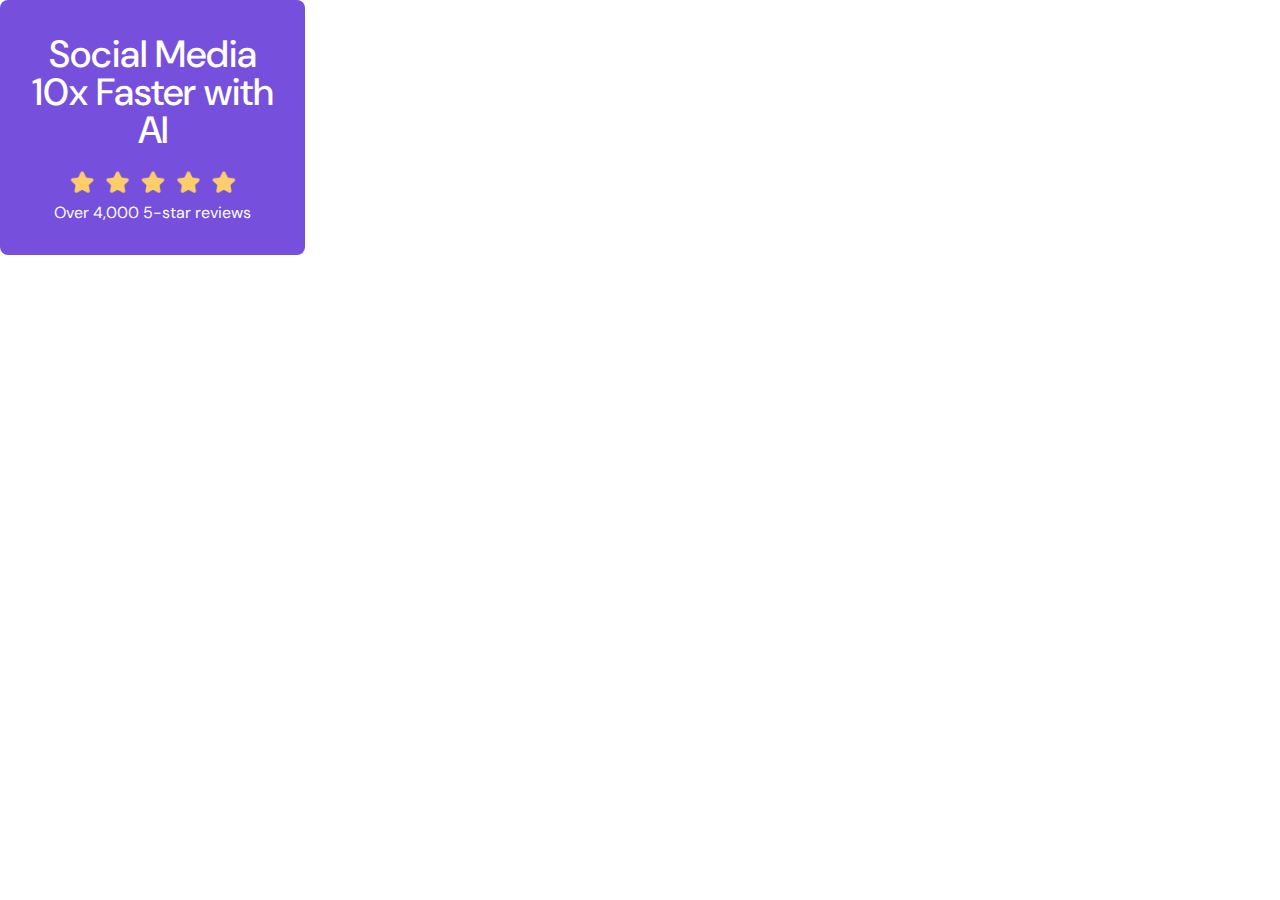
==== GRID-MAIN Desafio/index.html @ 1be69210 "adicionado" ====
<!DOCTYPE html>
<html lang="en">
<head>
  <meta charset="UTF-8">
  <meta name="viewport" content="width=device-width, initial-scale=1.0">

  <link rel="icon" type="image/png" sizes="32x32" href="./assets/images/favicon-32x32.png">
  <link rel="stylesheet" href="css/reset.css">
  <link rel="stylesheet" href="css/variables.css">
  <link rel="stylesheet" href="css/responsivo.css">
  <link rel="stylesheet" href="css/style.css">

  <link rel="preconnect" href="https://fonts.googleapis.com">
  <link rel="preconnect" href="https://fonts.gstatic.com" crossorigin>
  <link href="https://fonts.googleapis.com/css2?family=DM+Sans:wght@400;500&display=swap" rel="stylesheet">


  
  <title>Frontend Mentor | Bento grid</title>
</head>
<body>
  <main>
    <div class="container">
      <div class="item destaque-principal">
        <h1>Social Media 10x Faster with AI</h1>
        <div class="stars"><img src="assets/images/illustration-five-stars.webp" alt="5 stars">
        <p>Over 4,000 5-star reviews</p>
        </div>
        
      </div>
    </div>
  </main>
</body>
</html>
---- GRID-MAIN Desafio/css/variables.css ----
:root {
  --primary-light: hsl(254, 88%, 90%);
  --primary-dark: hsl(256, 67%, 59%);

  --secondary-light: hsl(31, 66%, 93%);
  --secondary-dark: hsl(39, 100%, 71%);

  --neutral-light: hsl(0, 0%, 100%);
  --neutral-dark: hsl(0, 0%, 7%);
}
---- GRID-MAIN Desafio/css/style.css ----
html {
    font-family: DM Sans, sans-serif;
    font-size: 62.5%;
}

.item {
    border-radius: 8px;
}

.destaque-principal {
   background-color: var(--primary-dark);
   color: var(--neutral-light);
   width: 305px;
   height: 255px;

   text-align: center;
   padding: 0px 30px;
}

.destaque-principal h1{
    font-size: 3.8em;
    padding-top: 35px;
    font-weight: 500;
    line-height: 38px; 
}

.destaque-principal .stars {
    display: flex;
    flex-direction: column;
    align-items: center;

    padding-top: 20px;
}

.destaque-principal img {
    width: 170px;
}

.destaque-principal p {
    font-size: 1.6em;
    padding-top: 5px;
}
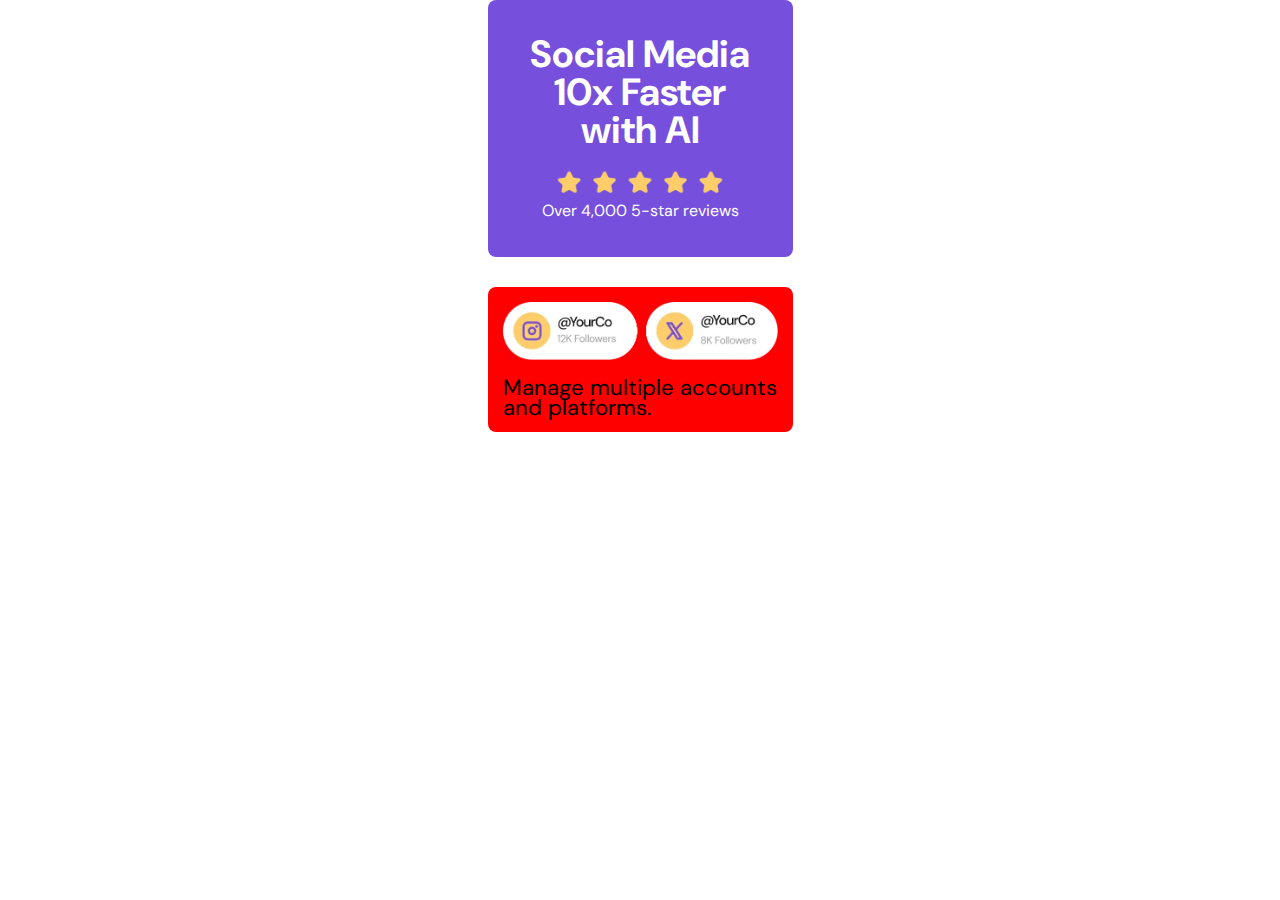
==== commit 5248d55e: "modificado" ====
--- a/GRID-MAIN Desafio/index.html
+++ b/GRID-MAIN Desafio/index.html
@@ -1,34 +1,50 @@
 <!DOCTYPE html>
 <html lang="en">
-<head>
-  <meta charset="UTF-8">
-  <meta name="viewport" content="width=device-width, initial-scale=1.0">
+  <head>
+    <meta charset="UTF-8" />
+    <meta name="viewport" content="width=device-width, initial-scale=1.0" />
 
-  <link rel="icon" type="image/png" sizes="32x32" href="./assets/images/favicon-32x32.png">
-  <link rel="stylesheet" href="css/reset.css">
-  <link rel="stylesheet" href="css/variables.css">
-  <link rel="stylesheet" href="css/responsivo.css">
-  <link rel="stylesheet" href="css/style.css">
+    <link
+      rel="icon"
+      type="image/png"
+      sizes="32x32"
+      href="./assets/images/favicon-32x32.png"
+    />
+    <link rel="stylesheet" href="css/reset.css" />
+    <link rel="stylesheet" href="css/variables.css" />
+    <link rel="stylesheet" href="css/responsivo.css" />
+    <link rel="stylesheet" href="css/style.css" />
 
-  <link rel="preconnect" href="https://fonts.googleapis.com">
-  <link rel="preconnect" href="https://fonts.gstatic.com" crossorigin>
-  <link href="https://fonts.googleapis.com/css2?family=DM+Sans:wght@400;500&display=swap" rel="stylesheet">
+    <link rel="preconnect" href="https://fonts.googleapis.com" />
+    <link rel="preconnect" href="https://fonts.gstatic.com" crossorigin />
+    <link
+      href="https://fonts.googleapis.com/css2?family=DM+Sans:wght@400;500&display=swap"
+      rel="stylesheet"
+    />
 
+    <title>Frontend Mentor | Bento grid</title>
+  </head>
+  <body>
+    <main>
+      <div class="container">
+        <div class="item destaque-principal">
+          <h1>Social Media 10x Faster with AI</h1>
 
-  
-  <title>Frontend Mentor | Bento grid</title>
-</head>
-<body>
-  <main>
-    <div class="container">
-      <div class="item destaque-principal">
-        <h1>Social Media 10x Faster with AI</h1>
-        <div class="stars"><img src="assets/images/illustration-five-stars.webp" alt="5 stars">
-        <p>Over 4,000 5-star reviews</p>
+            <img src="assets/images/illustration-five-stars.webp" alt="5 stars"/>
+
+            <p>Over 4,000 5-star reviews</p>
         </div>
-        
+
+        <div class="item platforms">
+          <div>
+            <img
+              src="assets/images/illustration-multiple-platforms.webp"
+              alt=""
+            />
+          </div>
+          <p>Manage multiple accounts and platforms.</p>
+        </div>
       </div>
-    </div>
-  </main>
-</body>
-</html>+    </main>
+  </body>
+</html>
--- a/GRID-MAIN Desafio/css/style.css
+++ b/GRID-MAIN Desafio/css/style.css
@@ -1,42 +1,58 @@
 html {
-    font-family: DM Sans, sans-serif;
-    font-size: 62.5%;
+  font-family: DM Sans, sans-serif;
+  font-size: 62.5%;
 }
 
-.item {
-    border-radius: 8px;
+.container {
+  display: flex;
+  flex-direction: column;
+  align-items: center;
+  gap: 30px;
 }
 
-.destaque-principal {
-   background-color: var(--primary-dark);
-   color: var(--neutral-light);
-   width: 305px;
-   height: 255px;
-
-   text-align: center;
-   padding: 0px 30px;
+.container .item {
+  width: 305px;
+  border-radius: 8px;
 }
 
-.destaque-principal h1{
-    font-size: 3.8em;
-    padding-top: 35px;
-    font-weight: 500;
-    line-height: 38px; 
+.container .destaque-principal {
+  background-color: var(--primary-dark);
+  color: var(--neutral-light);
+  height: 257px;
+  padding: 0px 30px;
+  text-align: center;
 }
 
-.destaque-principal .stars {
-    display: flex;
-    flex-direction: column;
-    align-items: center;
-
-    padding-top: 20px;
+.container .destaque-principal h1 {
+  font-size: 3.8em;
+  line-height: 38px;
+  padding-top: 35px;
 }
 
-.destaque-principal img {
-    width: 170px;
+.container .destaque-principal img {
+  width: 170px;
+  padding-top: 20px;
 }
 
-.destaque-principal p {
-    font-size: 1.6em;
-    padding-top: 5px;
-}+.container .destaque-principal p {
+  font-size: 1.6em;
+}
+
+/* ---------------------- */
+
+.container .platforms {
+  background-color: red;
+  height: 145px;
+  padding: 0px 15px;
+}
+
+.container .platforms img {
+  width: 100%;
+  padding-top: 15px;
+}
+
+.container .platforms p {
+  line-height: 20px;
+  font-size: 2.2em;
+  padding-top: 15px;
+}
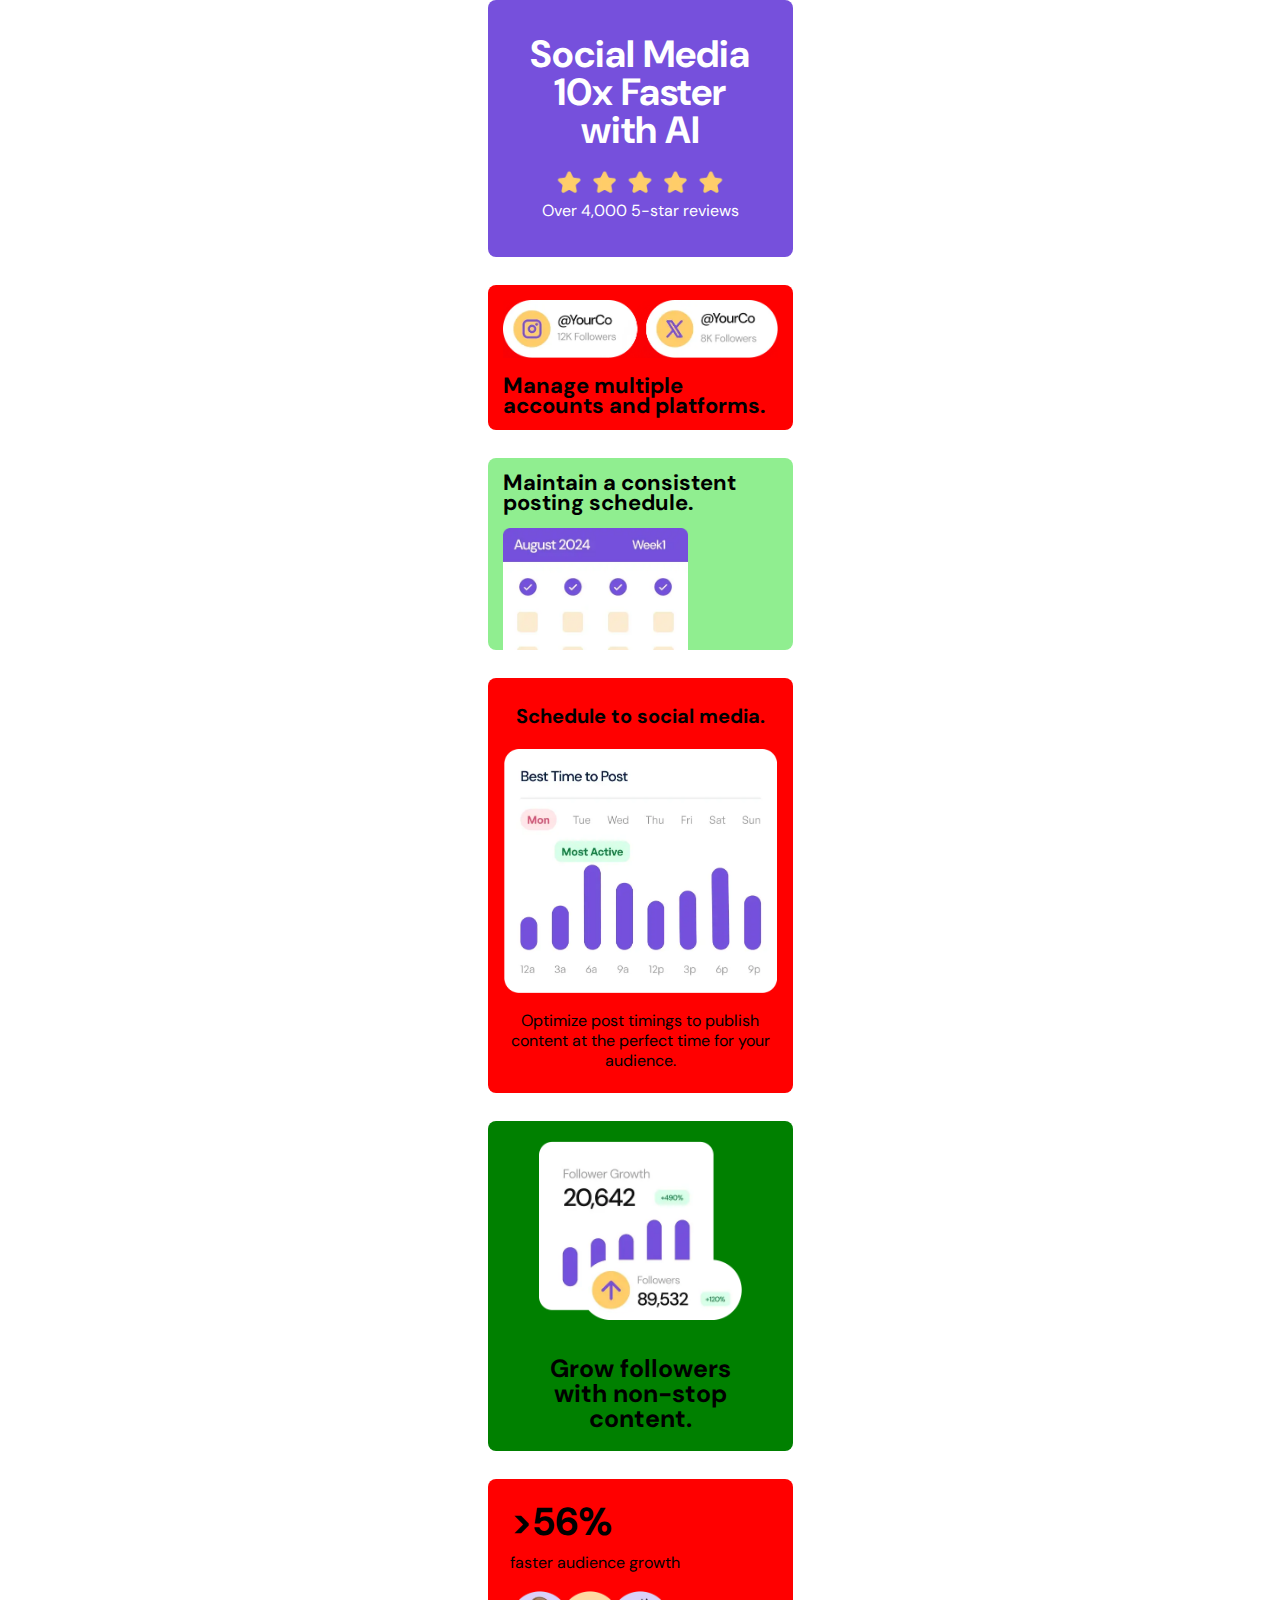
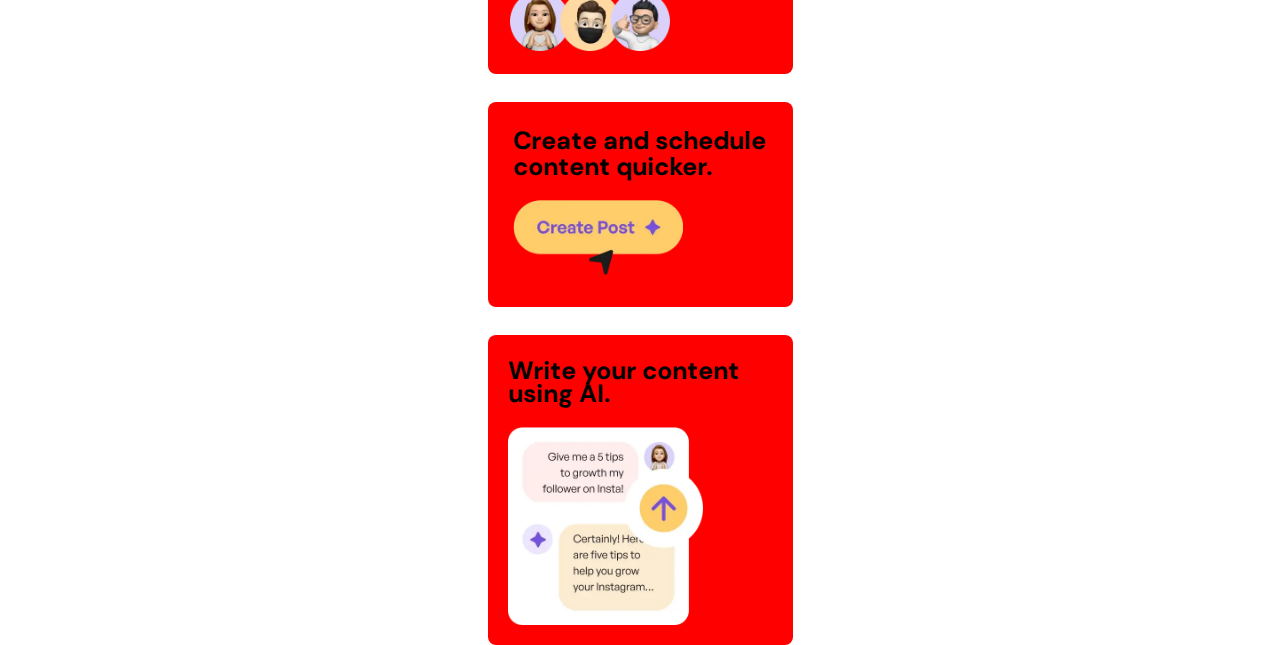
==== commit 891984ef: "Estruturação Mobile completo" ====
--- a/GRID-MAIN Desafio/index.html
+++ b/GRID-MAIN Desafio/index.html
@@ -42,8 +42,43 @@
               alt=""
             />
           </div>
-          <p>Manage multiple accounts and platforms.</p>
+          <h2>Manage multiple accounts and platforms.</h2>
         </div>
+
+
+        <div class="item calendar">
+          <h2>Maintain a consistent posting schedule.</h2>
+          <img src="assets/images/illustration-consistent-schedule.webp" alt="">
+        </div>
+         
+
+        <div class="item publish-time">
+          <h2>Schedule to social media.</h2>
+          <img src="assets/images/illustration-schedule-posts.webp" alt="">
+          <p>Optimize post timings to publish content at the perfect time for your audience.</p>
+        </div>
+
+        <div class="item grow-followers">
+          <img src="assets/images/illustration-grow-followers.webp" alt="">
+          <h2>Grow followers with non-stop content.</h2>
+        </div>
+
+        <div class=" item audience-growth">
+          <h2>>56%</h2>
+          <p>faster audience growth</p>
+          <img src="assets/images/illustration-audience-growth.webp" alt="">
+        </div>
+
+        <div class="item create-post">
+          <h2>Create and schedule content quicker.</h2>
+          <img src="assets/images/illustration-create-post.webp" alt="">
+        </div>
+
+        <div class="item using-ai">
+          <h2>Write your content using AI.</h2>
+          <img src="assets/images/illustration-ai-content.webp" alt="">
+        </div>
+
       </div>
     </main>
   </body>
--- a/GRID-MAIN Desafio/css/style.css
+++ b/GRID-MAIN Desafio/css/style.css
@@ -1,5 +1,5 @@
 html {
-  font-family: DM Sans, sans-serif;
+  font-family: DM Sans , sans-serif;
   font-size: 62.5%;
 }
 
@@ -7,13 +7,16 @@
   display: flex;
   flex-direction: column;
   align-items: center;
-  gap: 30px;
+  gap: 28px;
 }
 
 .container .item {
   width: 305px;
   border-radius: 8px;
 }
+
+
+/* -------- */
 
 .container .destaque-principal {
   background-color: var(--primary-dark);
@@ -51,8 +54,140 @@
   padding-top: 15px;
 }
 
-.container .platforms p {
+.container .platforms h2 {
   line-height: 20px;
   font-size: 2.2em;
   padding-top: 15px;
 }
+
+
+/* -------------------- */
+
+.container .calendar {
+  background-color: lightgreen;
+  padding: 15px 15px;
+  height: 192px;
+  overflow: hidden;
+}
+
+.container .calendar h2 {
+  line-height: 20px;
+  font-size: 2.2em;
+}
+
+.container .calendar img {
+  padding-top: 15px;
+  width: 185px;
+}
+
+
+
+/* ----------------- */
+
+.container .publish-time {
+  background-color: red;
+  height: 415px;
+  padding: 0px 16px;
+  text-align: center;
+}
+
+.container .publish-time h2 {
+  padding-top: 25px;
+  font-size: 2em;
+}
+
+.container .publish-time img {
+  padding-top: 20px;
+  width: 100%;
+}
+
+.container .publish-time p {
+  padding-top: 15px;
+  font-size: 1.6em;
+  line-height: 20px;
+}
+
+
+/* ----------- */
+
+.container .grow-followers {
+  background-color: green;
+  height: 330px;
+  text-align: center;
+  padding: 0px 37px;
+}
+
+.container .grow-followers img {
+  padding-top: 20px;
+  width: 203px;
+}
+
+.container .grow-followers h2 {
+  font-size: 2.5em;
+  padding-top: 33px;
+  line-height: 25px;
+}
+
+
+/* ----------------- */
+
+.container .audience-growth {
+  background-color: red;
+  padding: 0px 22px;
+  height: 195px;
+}
+
+.container .audience-growth h2 {
+  font-size: 3.9em;
+  padding-top: 17px;
+}
+
+.container .audience-growth p {
+  padding-top: 5px;
+  font-size: 1.6em;
+}
+
+.container .audience-growth img {
+  padding-top: 18px;
+  width: 160px;
+}
+
+
+/* ----------------- */
+
+.container .create-post {
+  background-color: red;
+  padding: 0px 25px;
+  height: 205px;
+}
+
+.container .create-post h2 {
+  font-size: 2.5em;
+  padding-top: 26px;
+  line-height: 26px;
+}
+
+.container .create-post img {
+  padding-top: 20px;
+  width: 170px;
+}
+
+
+/* --------------- */
+
+.container .using-ai {
+  background-color: red;
+  padding: 0px 20px;
+  height: 310px;
+}
+
+.container .using-ai h2 {
+  padding-top: 24px;
+  font-size: 2.5em;
+  line-height: 23px;
+}
+
+.container .using-ai img{
+  padding-top: 22px;
+  width: 195px;
+}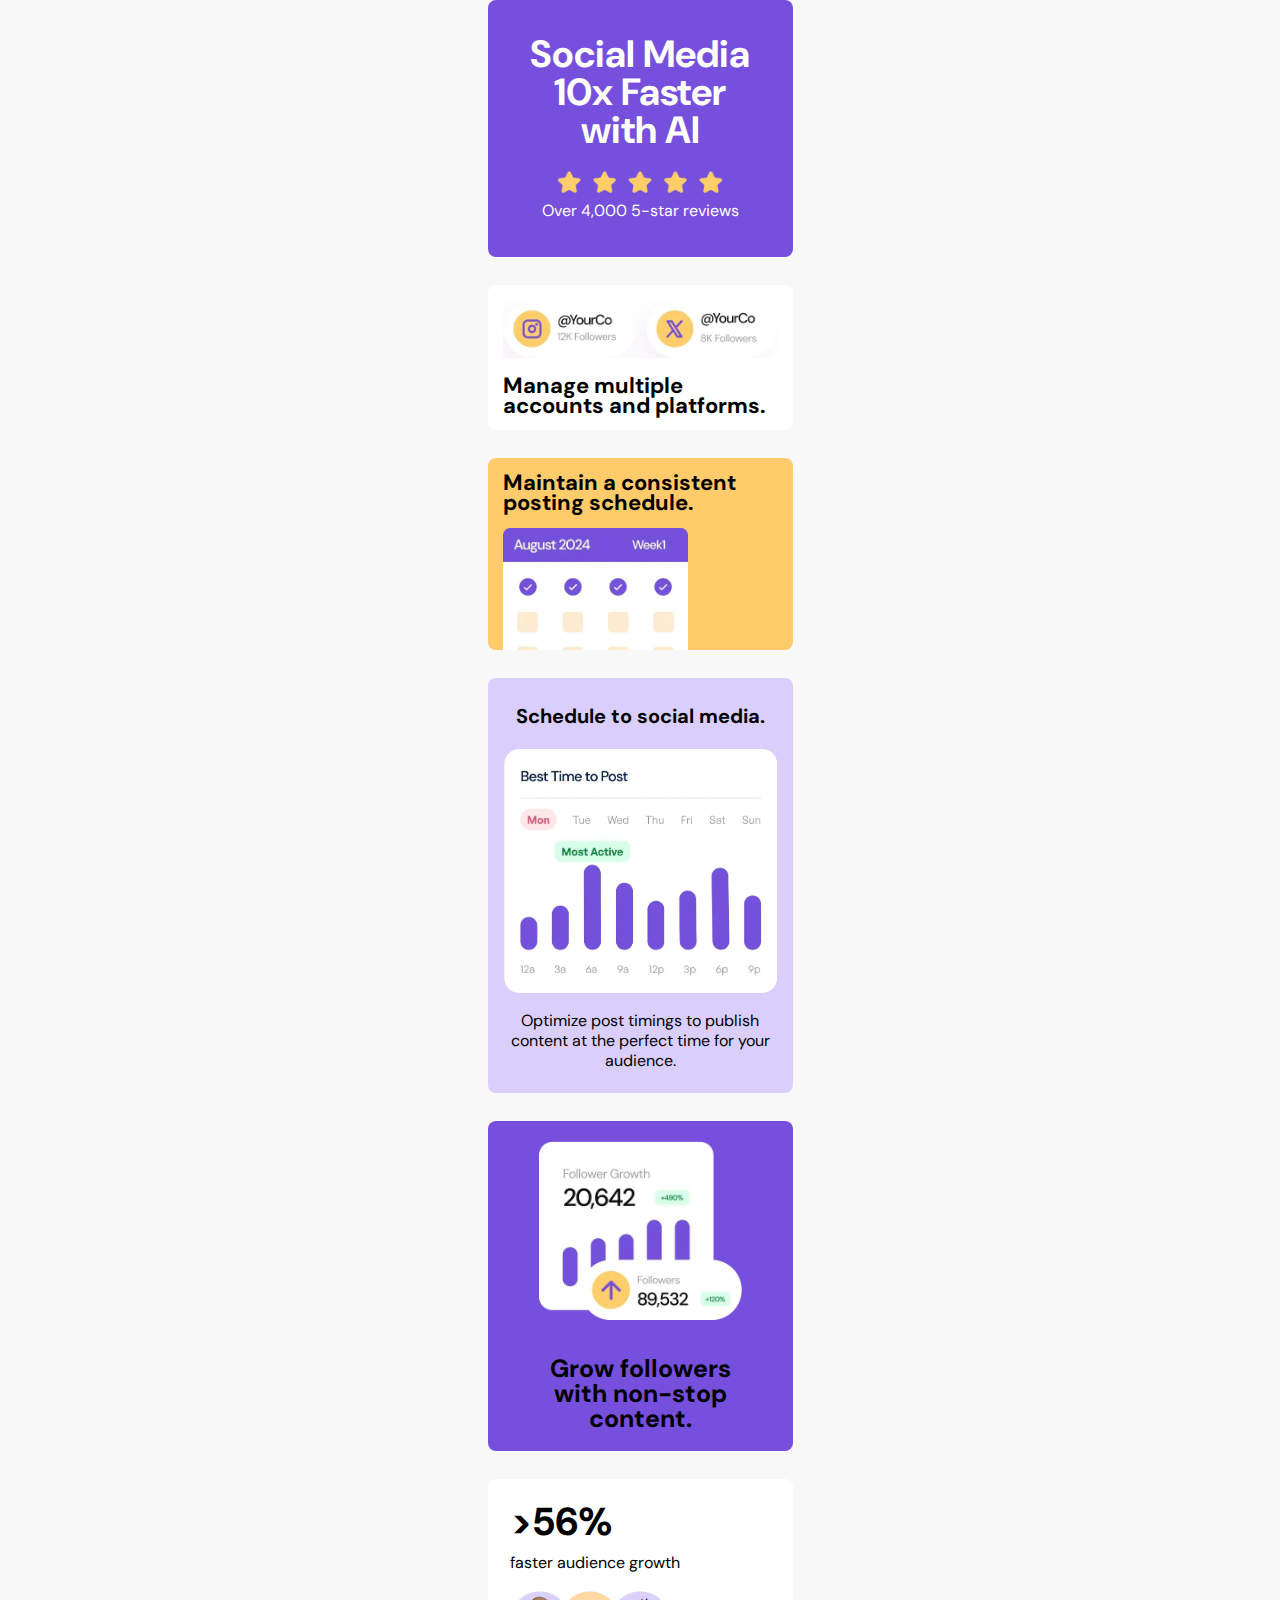
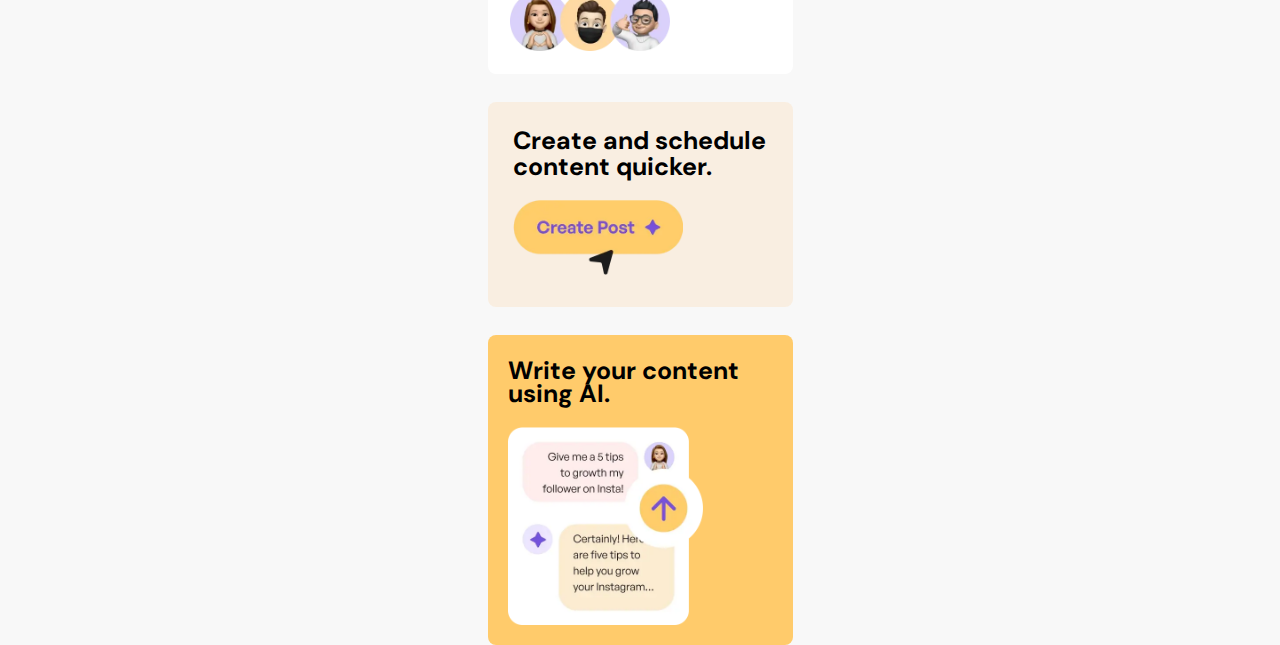
==== commit 2f7b9fa7: "Adicionado Cores e organização no codigo" ====
--- a/GRID-MAIN Desafio/index.html
+++ b/GRID-MAIN Desafio/index.html
@@ -30,9 +30,9 @@
         <div class="item destaque-principal">
           <h1>Social Media 10x Faster with AI</h1>
 
-            <img src="assets/images/illustration-five-stars.webp" alt="5 stars"/>
+          <img src="assets/images/illustration-five-stars.webp" alt="5 stars" />
 
-            <p>Over 4,000 5-star reviews</p>
+          <p>Over 4,000 5-star reviews</p>
         </div>
 
         <div class="item platforms">
@@ -45,40 +45,43 @@
           <h2>Manage multiple accounts and platforms.</h2>
         </div>
 
-
         <div class="item calendar">
           <h2>Maintain a consistent posting schedule.</h2>
-          <img src="assets/images/illustration-consistent-schedule.webp" alt="">
+          <img
+            src="assets/images/illustration-consistent-schedule.webp"
+            alt=""
+          />
         </div>
-         
 
         <div class="item publish-time">
           <h2>Schedule to social media.</h2>
-          <img src="assets/images/illustration-schedule-posts.webp" alt="">
-          <p>Optimize post timings to publish content at the perfect time for your audience.</p>
+          <img src="assets/images/illustration-schedule-posts.webp" alt="" />
+          <p>
+            Optimize post timings to publish content at the perfect time for
+            your audience.
+          </p>
         </div>
 
         <div class="item grow-followers">
-          <img src="assets/images/illustration-grow-followers.webp" alt="">
+          <img src="assets/images/illustration-grow-followers.webp" alt="" />
           <h2>Grow followers with non-stop content.</h2>
         </div>
 
-        <div class=" item audience-growth">
+        <div class="item audience-growth">
           <h2>>56%</h2>
           <p>faster audience growth</p>
-          <img src="assets/images/illustration-audience-growth.webp" alt="">
+          <img src="assets/images/illustration-audience-growth.webp" alt="" />
         </div>
 
         <div class="item create-post">
           <h2>Create and schedule content quicker.</h2>
-          <img src="assets/images/illustration-create-post.webp" alt="">
+          <img src="assets/images/illustration-create-post.webp" alt="" />
         </div>
 
         <div class="item using-ai">
           <h2>Write your content using AI.</h2>
-          <img src="assets/images/illustration-ai-content.webp" alt="">
+          <img src="assets/images/illustration-ai-content.webp" alt="" />
         </div>
-
       </div>
     </main>
   </body>
--- a/GRID-MAIN Desafio/css/style.css
+++ b/GRID-MAIN Desafio/css/style.css
@@ -1,6 +1,10 @@
 html {
   font-family: DM Sans , sans-serif;
   font-size: 62.5%;
+}
+
+body {
+  background-color: rgb(248, 248, 248);
 }
 
 .container {
@@ -44,7 +48,7 @@
 /* ---------------------- */
 
 .container .platforms {
-  background-color: red;
+  background-color: var(--neutral-light);
   height: 145px;
   padding: 0px 15px;
 }
@@ -64,7 +68,7 @@
 /* -------------------- */
 
 .container .calendar {
-  background-color: lightgreen;
+  background-color: var(--secondary-dark);
   padding: 15px 15px;
   height: 192px;
   overflow: hidden;
@@ -85,7 +89,7 @@
 /* ----------------- */
 
 .container .publish-time {
-  background-color: red;
+  background-color: var(--primary-light);
   height: 415px;
   padding: 0px 16px;
   text-align: center;
@@ -111,7 +115,7 @@
 /* ----------- */
 
 .container .grow-followers {
-  background-color: green;
+  background-color: var(--primary-dark);
   height: 330px;
   text-align: center;
   padding: 0px 37px;
@@ -132,7 +136,7 @@
 /* ----------------- */
 
 .container .audience-growth {
-  background-color: red;
+  background-color: var(--neutral-light);
   padding: 0px 22px;
   height: 195px;
 }
@@ -156,7 +160,7 @@
 /* ----------------- */
 
 .container .create-post {
-  background-color: red;
+  background-color: var(--secondary-light);
   padding: 0px 25px;
   height: 205px;
 }
@@ -176,7 +180,7 @@
 /* --------------- */
 
 .container .using-ai {
-  background-color: red;
+  background-color: var(--secondary-dark);
   padding: 0px 20px;
   height: 310px;
 }
